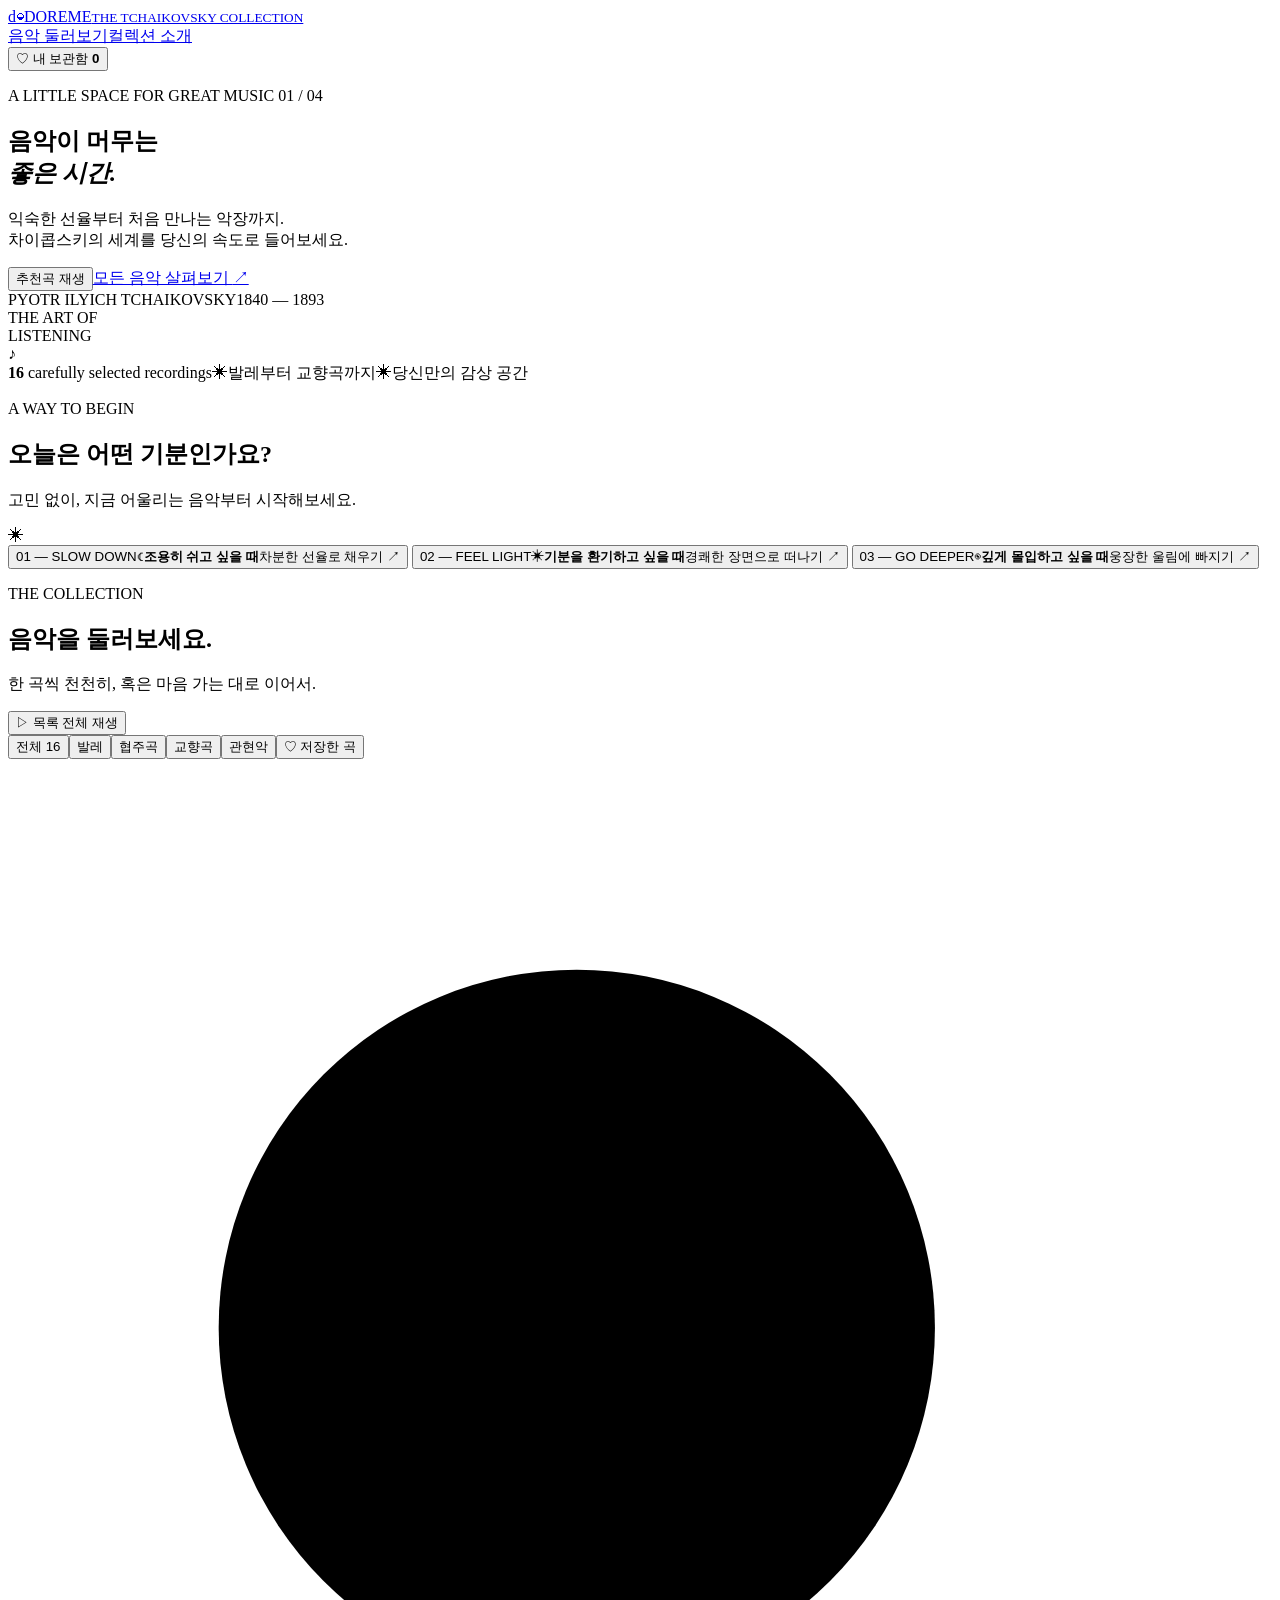
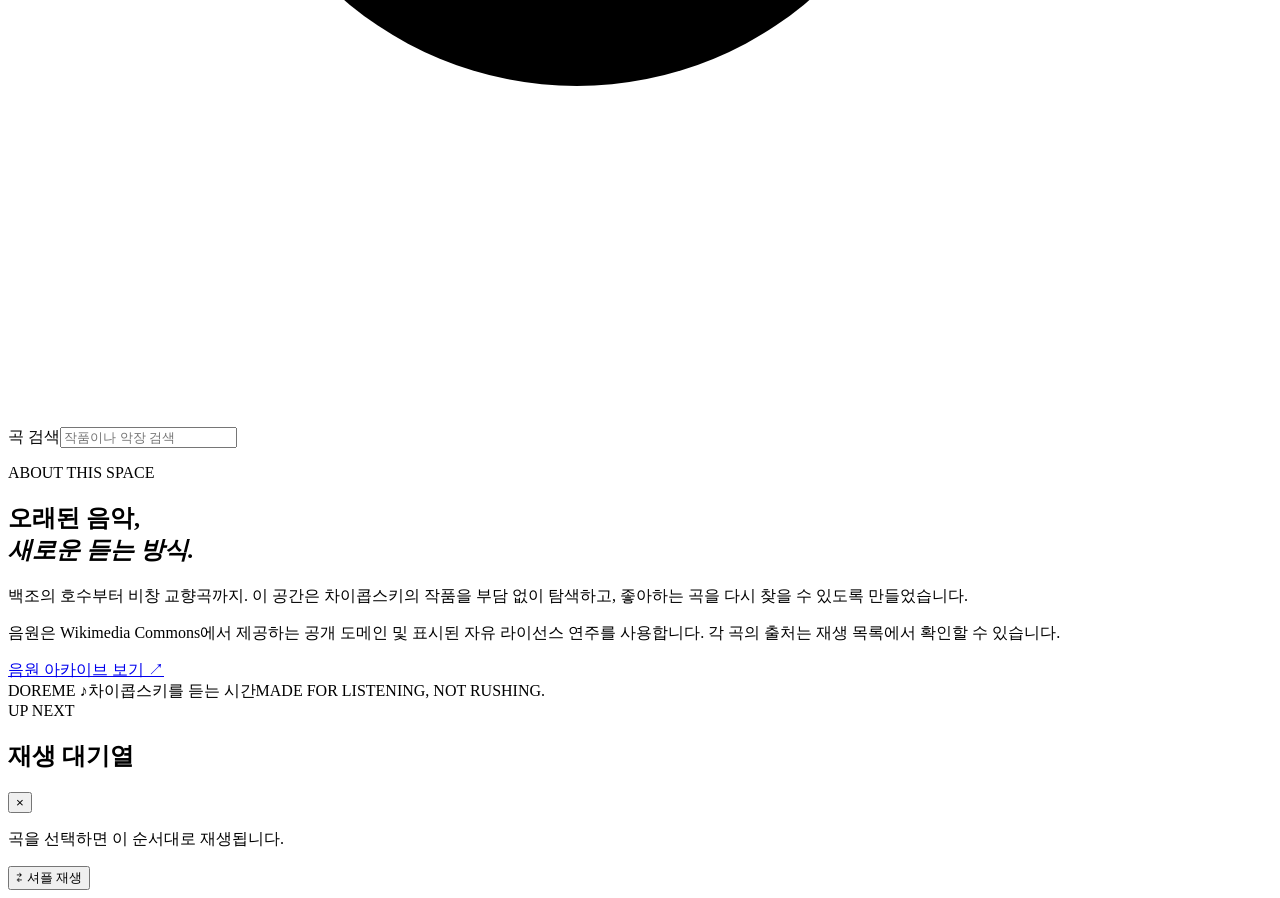
==== apps/doreme/base/site/index.html @ 548bec5c "Add Doreme Tchaikovsky listening site" ====
<!doctype html>
<html lang="ko">
<head>
  <meta charset="utf-8">
  <meta name="viewport" content="width=device-width, initial-scale=1">
  <meta name="theme-color" content="#211c2b">
  <meta name="description" content="차이콥스키의 음악을 한곳에서. 작품을 탐색하고, 나만의 목록으로 편안하게 감상하세요.">
  <title>DOREME — 차이콥스키를 듣는 시간</title>
  <link rel="preconnect" href="https://upload.wikimedia.org" crossorigin>
  <link rel="stylesheet" href="/style.css">
  <script defer src="/catalog.js"></script>
  <script defer src="/app.js"></script>
</head>
<body>
  <div class="app-shell">
    <header class="site-header">
      <a class="brand" href="#top" aria-label="DOREME 처음으로"><span class="brand-mark">d<span>◒</span></span><span class="brand-word">DOREME<small>THE TCHAIKOVSKY COLLECTION</small></span></a>
      <nav class="header-nav" aria-label="주 메뉴"><a href="#discover">음악 둘러보기</a><a href="#about">컬렉션 소개</a></nav>
      <button class="header-favorite" id="favorite-shortcut" type="button"><span aria-hidden="true">♡</span> 내 보관함 <b id="favorite-count">0</b></button>
    </header>

    <main id="top">
      <section class="hero" aria-labelledby="hero-title">
        <div class="hero-text">
          <p class="eyebrow"><span class="eyebrow-line"></span> A LITTLE SPACE FOR GREAT MUSIC <span class="hero-index">01 / 04</span></p>
          <h1 id="hero-title">음악이 머무는<br><em>좋은 시간.</em></h1>
          <p class="hero-description">익숙한 선율부터 처음 만나는 악장까지.<br>차이콥스키의 세계를 당신의 속도로 들어보세요.</p>
          <div class="hero-actions"><button class="primary-button" id="hero-play" type="button"><span class="play-triangle" aria-hidden="true"></span> 추천곡 재생</button><a class="text-link" href="#discover">모든 음악 살펴보기 <span aria-hidden="true">↗</span></a></div>
          <div class="hero-bottom"><span>PYOTR ILYICH TCHAIKOVSKY</span><span>1840 — 1893</span></div>
        </div>
        <div class="hero-art" aria-hidden="true"><div class="hero-orbit orbit-one"></div><div class="hero-orbit orbit-two"></div><div class="hero-disc"><div class="disc-center"></div></div><div class="hero-art-label">THE ART OF<br>LISTENING</div><span class="hero-art-note">♪</span></div>
      </section>

      <section class="intro-strip" aria-label="컬렉션 특징"><span><b>16</b> carefully selected recordings</span><span class="strip-symbol">✳</span><span>발레부터 교향곡까지</span><span class="strip-symbol">✳</span><span>당신만의 감상 공간</span></section>

      <section class="section mood-section" aria-labelledby="mood-title">
        <div class="section-heading"><div><p class="section-kicker">A WAY TO BEGIN</p><h2 id="mood-title">오늘은 어떤 기분인가요?</h2><p>고민 없이, 지금 어울리는 음악부터 시작해보세요.</p></div><span class="heading-decoration">✳</span></div>
        <div class="mood-grid">
          <button class="mood-card mood-calm" data-mood="calm" type="button"><span class="mood-number">01 — SLOW DOWN</span><span class="mood-icon" aria-hidden="true">☾</span><strong>조용히 쉬고 싶을 때</strong><span class="mood-bottom">차분한 선율로 채우기 <span>↗</span></span></button>
          <button class="mood-card mood-bright" data-mood="bright" type="button"><span class="mood-number">02 — FEEL LIGHT</span><span class="mood-icon" aria-hidden="true">✳</span><strong>기분을 환기하고 싶을 때</strong><span class="mood-bottom">경쾌한 장면으로 떠나기 <span>↗</span></span></button>
          <button class="mood-card mood-deep" data-mood="deep" type="button"><span class="mood-number">03 — GO DEEPER</span><span class="mood-icon" aria-hidden="true">◉</span><strong>깊게 몰입하고 싶을 때</strong><span class="mood-bottom">웅장한 울림에 빠지기 <span>↗</span></span></button>
        </div>
      </section>

      <section class="section library-section" id="discover" aria-labelledby="library-title">
        <div class="section-heading library-heading"><div><p class="section-kicker">THE COLLECTION</p><h2 id="library-title">음악을 둘러보세요.</h2><p>한 곡씩 천천히, 혹은 마음 가는 대로 이어서.</p></div><button class="outline-button" id="play-visible" type="button"><span aria-hidden="true">▷</span> 목록 전체 재생</button></div>
        <div class="library-toolbar"><div class="filters" id="filters" role="group" aria-label="장르 필터"><button class="filter active" data-filter="전체" type="button" aria-pressed="true">전체 <span id="total-count">16</span></button><button class="filter" data-filter="발레" type="button" aria-pressed="false">발레</button><button class="filter" data-filter="협주곡" type="button" aria-pressed="false">협주곡</button><button class="filter" data-filter="교향곡" type="button" aria-pressed="false">교향곡</button><button class="filter" data-filter="관현악" type="button" aria-pressed="false">관현악</button><button class="filter" data-filter="즐겨찾기" type="button" aria-pressed="false">♡ 저장한 곡</button></div><label class="search-box"><svg viewBox="0 0 24 24" aria-hidden="true"><circle cx="10.8" cy="10.8" r="6.8"></circle><path d="m16 16 5 5"></path></svg><span class="sr-only">곡 검색</span><input id="search" type="search" placeholder="작품이나 악장 검색" autocomplete="off"></label></div>
        <p class="result-count" id="result-count" aria-live="polite"></p>
        <div class="track-list" id="track-list"></div>
        <div class="empty-state" id="empty-state" hidden><span aria-hidden="true">♫</span><strong>표시할 음악이 없어요.</strong><p>검색어를 바꾸거나 다른 분류를 선택해보세요.</p><button id="reset-filters" type="button">전체 음악 보기 ↗</button></div>
      </section>

      <section class="about-section" id="about"><div><p class="section-kicker">ABOUT THIS SPACE</p><h2>오래된 음악,<br><em>새로운 듣는 방식.</em></h2></div><div class="about-copy"><p>백조의 호수부터 비창 교향곡까지. 이 공간은 차이콥스키의 작품을 부담 없이 탐색하고, 좋아하는 곡을 다시 찾을 수 있도록 만들었습니다.</p><p>음원은 Wikimedia Commons에서 제공하는 공개 도메인 및 표시된 자유 라이선스 연주를 사용합니다. 각 곡의 출처는 재생 목록에서 확인할 수 있습니다.</p><a href="https://commons.wikimedia.org/wiki/Category:Audio_files_of_music_by_Pyotr_Ilyich_Tchaikovsky" target="_blank" rel="noopener noreferrer">음원 아카이브 보기 ↗</a></div></section>
    </main>
    <footer class="site-footer"><span class="footer-brand">DOREME <span>♪</span></span><span>차이콥스키를 듣는 시간</span><span>MADE FOR LISTENING, NOT RUSHING.</span></footer>
  </div>

  <aside class="player" id="player" aria-label="음악 플레이어" hidden><div class="player-progress-top"><input id="seek" type="range" min="0" max="1000" value="0" aria-label="재생 위치"></div><div class="player-inner"><div class="now-playing"><div class="player-cover" aria-hidden="true">♪</div><div class="now-meta"><strong id="now-title">음악을 선택하세요</strong><span id="now-subtitle"></span></div><button class="icon-button player-heart" id="player-favorite" type="button" aria-label="즐겨찾기">♡</button></div><div class="transport"><button class="icon-button desktop-extra" id="shuffle" type="button" aria-label="셔플" title="셔플">⇄</button><button class="icon-button" id="previous" type="button" aria-label="이전 곡">⏮</button><button class="play-button" id="toggle-play" type="button" aria-label="재생 또는 일시정지">▶</button><button class="icon-button" id="next" type="button" aria-label="다음 곡">⏭</button><button class="icon-button desktop-extra" id="repeat" type="button" aria-label="반복 모드" title="반복 끔">↻</button></div><div class="player-tools"><span class="time-label" id="current-time">0:00</span><span class="time-label">/</span><span class="time-label" id="duration">0:00</span><label class="volume-control" title="음량"><span aria-hidden="true">◖))</span><input id="volume" type="range" min="0" max="100" value="80" aria-label="음량"></label><button class="tool-button" id="speed" type="button" title="재생 속도">1×</button><button class="tool-button" id="sleep" type="button" title="취침 타이머">☾</button><button class="tool-button queue-trigger" id="queue-toggle" type="button" aria-label="재생 대기열 열기" aria-expanded="false">☷</button></div></div><p class="player-message" id="player-message" role="status" hidden></p></aside>
  <div class="queue-backdrop" id="queue-backdrop" hidden></div><aside class="queue-panel" id="queue-panel" aria-label="재생 대기열" aria-hidden="true"><div class="queue-heading"><div><span>UP NEXT</span><h2>재생 대기열</h2></div><button class="icon-button" id="queue-close" type="button" aria-label="닫기">×</button></div><p>곡을 선택하면 이 순서대로 재생됩니다.</p><div id="queue-list" class="queue-list"></div><div class="queue-footer"><button id="queue-shuffle" type="button">⇄ 셔플 재생</button><span id="queue-count"></span></div></aside>
  <audio id="audio" preload="metadata"></audio>
</body>
</html>
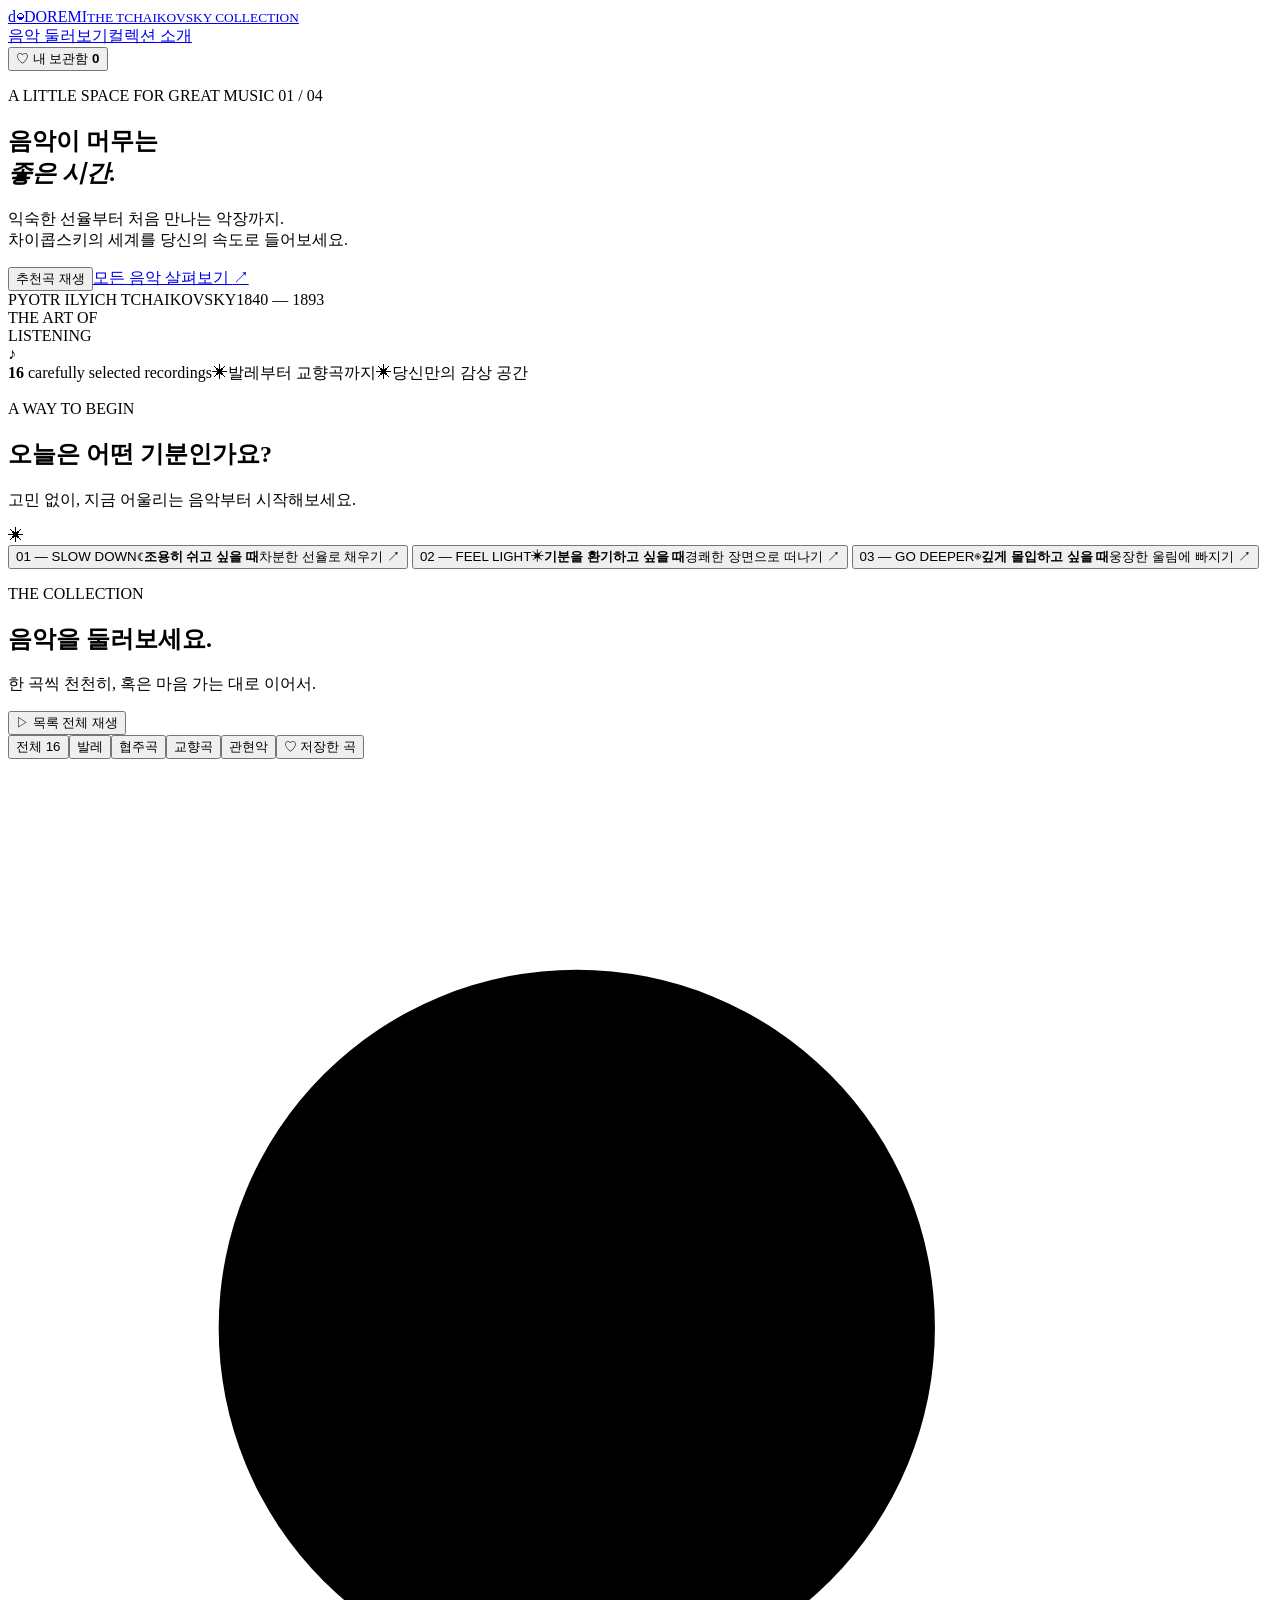
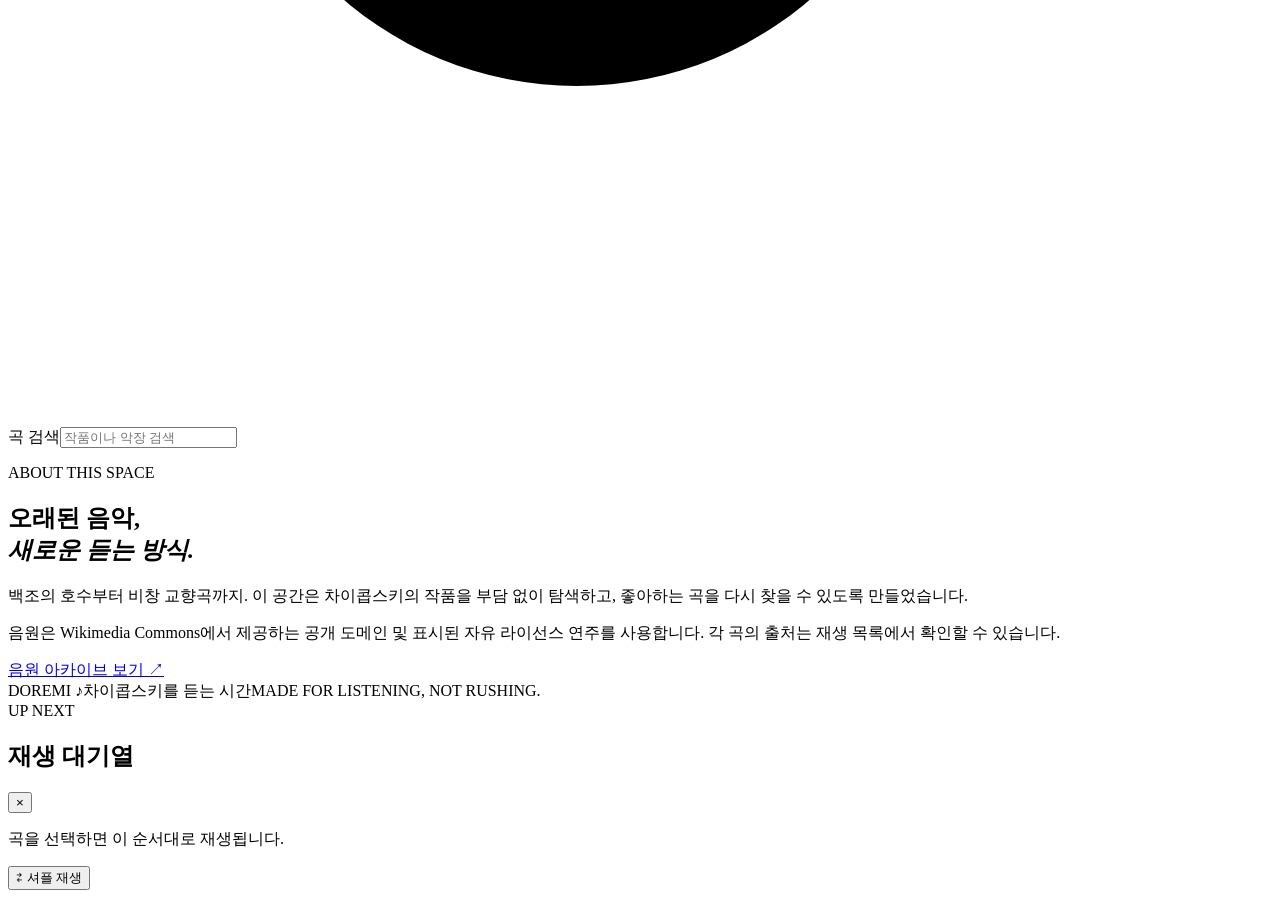
==== commit 42354434: "Rename Doremi site and public domain" ====
--- a/apps/doreme/base/site/index.html
+++ b/apps/doreme/base/site/index.html
@@ -5,7 +5,8 @@
   <meta name="viewport" content="width=device-width, initial-scale=1">
   <meta name="theme-color" content="#211c2b">
   <meta name="description" content="차이콥스키의 음악을 한곳에서. 작품을 탐색하고, 나만의 목록으로 편안하게 감상하세요.">
-  <title>DOREME — 차이콥스키를 듣는 시간</title>
+  <link rel="icon" type="image/svg+xml" href="/favicon.svg">
+  <title>DOREMI — 차이콥스키를 듣는 시간</title>
   <link rel="preconnect" href="https://upload.wikimedia.org" crossorigin>
   <link rel="stylesheet" href="/style.css">
   <script defer src="/catalog.js"></script>
@@ -14,7 +15,7 @@
 <body>
   <div class="app-shell">
     <header class="site-header">
-      <a class="brand" href="#top" aria-label="DOREME 처음으로"><span class="brand-mark">d<span>◒</span></span><span class="brand-word">DOREME<small>THE TCHAIKOVSKY COLLECTION</small></span></a>
+      <a class="brand" href="#top" aria-label="DOREMI 처음으로"><span class="brand-mark">d<span>◒</span></span><span class="brand-word">DOREMI<small>THE TCHAIKOVSKY COLLECTION</small></span></a>
       <nav class="header-nav" aria-label="주 메뉴"><a href="#discover">음악 둘러보기</a><a href="#about">컬렉션 소개</a></nav>
       <button class="header-favorite" id="favorite-shortcut" type="button"><span aria-hidden="true">♡</span> 내 보관함 <b id="favorite-count">0</b></button>
     </header>
@@ -52,7 +53,7 @@
 
       <section class="about-section" id="about"><div><p class="section-kicker">ABOUT THIS SPACE</p><h2>오래된 음악,<br><em>새로운 듣는 방식.</em></h2></div><div class="about-copy"><p>백조의 호수부터 비창 교향곡까지. 이 공간은 차이콥스키의 작품을 부담 없이 탐색하고, 좋아하는 곡을 다시 찾을 수 있도록 만들었습니다.</p><p>음원은 Wikimedia Commons에서 제공하는 공개 도메인 및 표시된 자유 라이선스 연주를 사용합니다. 각 곡의 출처는 재생 목록에서 확인할 수 있습니다.</p><a href="https://commons.wikimedia.org/wiki/Category:Audio_files_of_music_by_Pyotr_Ilyich_Tchaikovsky" target="_blank" rel="noopener noreferrer">음원 아카이브 보기 ↗</a></div></section>
     </main>
-    <footer class="site-footer"><span class="footer-brand">DOREME <span>♪</span></span><span>차이콥스키를 듣는 시간</span><span>MADE FOR LISTENING, NOT RUSHING.</span></footer>
+    <footer class="site-footer"><span class="footer-brand">DOREMI <span>♪</span></span><span>차이콥스키를 듣는 시간</span><span>MADE FOR LISTENING, NOT RUSHING.</span></footer>
   </div>
 
   <aside class="player" id="player" aria-label="음악 플레이어" hidden><div class="player-progress-top"><input id="seek" type="range" min="0" max="1000" value="0" aria-label="재생 위치"></div><div class="player-inner"><div class="now-playing"><div class="player-cover" aria-hidden="true">♪</div><div class="now-meta"><strong id="now-title">음악을 선택하세요</strong><span id="now-subtitle"></span></div><button class="icon-button player-heart" id="player-favorite" type="button" aria-label="즐겨찾기">♡</button></div><div class="transport"><button class="icon-button desktop-extra" id="shuffle" type="button" aria-label="셔플" title="셔플">⇄</button><button class="icon-button" id="previous" type="button" aria-label="이전 곡">⏮</button><button class="play-button" id="toggle-play" type="button" aria-label="재생 또는 일시정지">▶</button><button class="icon-button" id="next" type="button" aria-label="다음 곡">⏭</button><button class="icon-button desktop-extra" id="repeat" type="button" aria-label="반복 모드" title="반복 끔">↻</button></div><div class="player-tools"><span class="time-label" id="current-time">0:00</span><span class="time-label">/</span><span class="time-label" id="duration">0:00</span><label class="volume-control" title="음량"><span aria-hidden="true">◖))</span><input id="volume" type="range" min="0" max="100" value="80" aria-label="음량"></label><button class="tool-button" id="speed" type="button" title="재생 속도">1×</button><button class="tool-button" id="sleep" type="button" title="취침 타이머">☾</button><button class="tool-button queue-trigger" id="queue-toggle" type="button" aria-label="재생 대기열 열기" aria-expanded="false">☷</button></div></div><p class="player-message" id="player-message" role="status" hidden></p></aside>
